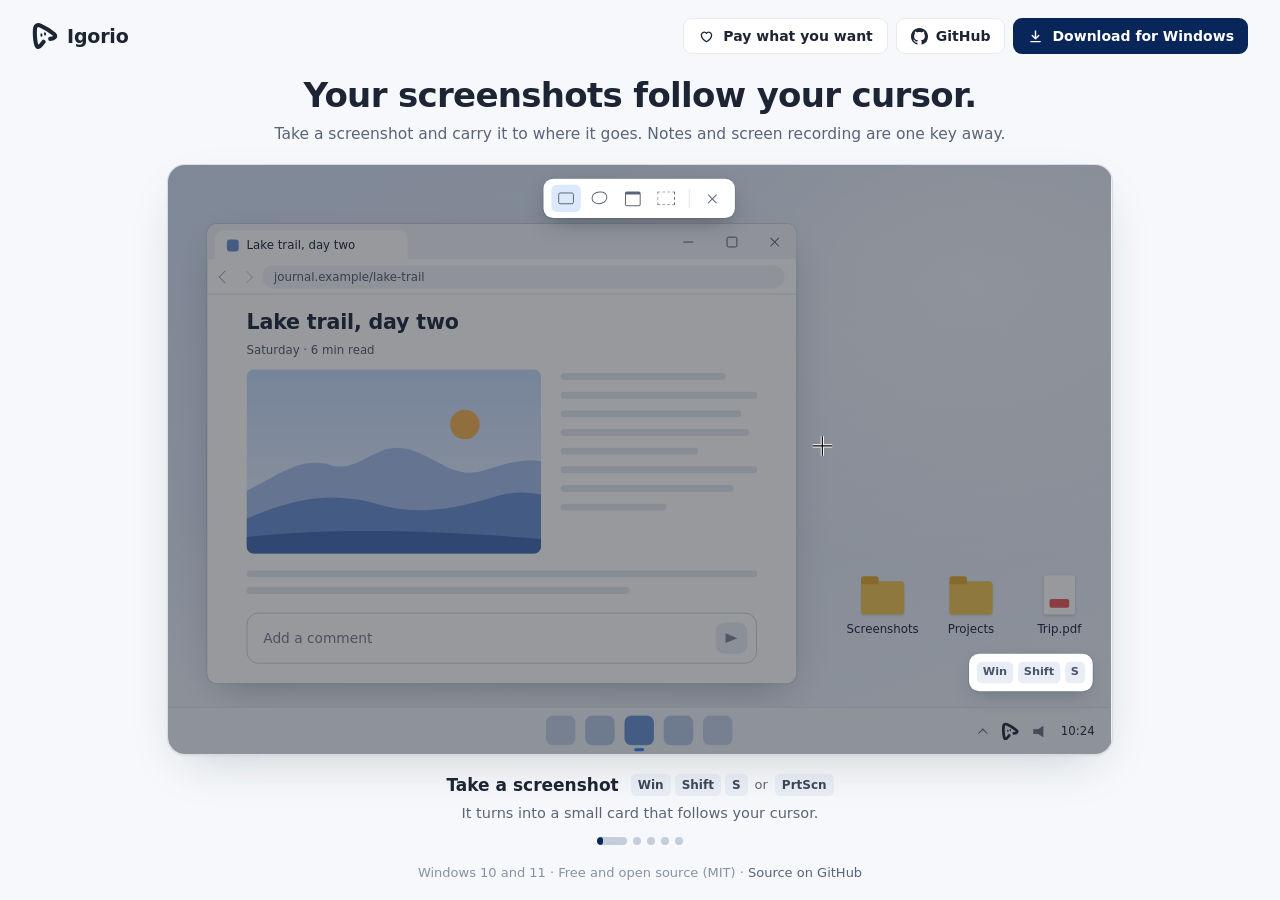
==== docs/index.html @ 84e9d934 "Merge branch 't3/create-product-page-demo'" ====
<!doctype html>
<html lang="en">
<head>
<meta charset="utf-8">
<meta name="viewport" content="width=device-width, initial-scale=1">
<title>Igorio</title>
<meta name="description" content="Igorio for Windows: take a screenshot and it follows your cursor. Double-click to paste or save it, shake to let go. Sticky notes and screen recording are one key away. Free and open source.">
<meta name="color-scheme" content="light dark">
<meta name="theme-color" content="#f6f8fb" media="(prefers-color-scheme: light)">
<meta name="theme-color" content="#111318" media="(prefers-color-scheme: dark)">
<link rel="icon" href="icon.svg" type="image/svg+xml">
<link rel="icon" href="favicon.png" type="image/png" sizes="64x64">
<link rel="apple-touch-icon" href="apple-touch-icon.png">
<meta property="og:type" content="website">
<meta property="og:title" content="Igorio">
<meta property="og:description" content="Take a screenshot and it follows your cursor. Double-click to paste or save it, shake to let go. For Windows 10 and 11.">
<meta property="og:url" content="https://igorio.areshk.dev/">
<meta property="og:image" content="https://igorio.areshk.dev/og.png">
<meta property="og:image:width" content="1200">
<meta property="og:image:height" content="630">
<meta property="og:image:alt" content="A screenshot card following the cursor on a Windows desktop">
<meta name="twitter:card" content="summary_large_image">
<link rel="stylesheet" href="style.css">
</head>
<body>
<svg class="defs" aria-hidden="true" focusable="false">
  <symbol id="logo" viewBox="346 400 612 612">
    <path d="M618 842C570 902 535 968 479 963C420 955 404 640 419 520C428 455 480 432 545 460C660 512 792 598 864 659C922 710 880 768 774 773" fill="none" stroke="currentColor" stroke-width="96" stroke-linecap="round" stroke-linejoin="round"/>
    <ellipse cx="568" cy="683" rx="24" ry="40" transform="rotate(-6.875 568 683)" fill="currentColor"/>
    <ellipse cx="652" cy="658" rx="24" ry="40" transform="rotate(-6.875 652 658)" fill="currentColor"/>
  </symbol>
  <symbol id="pic" viewBox="0 0 320 200" preserveAspectRatio="xMidYMid slice">
    <linearGradient id="sky" x1="0" y1="0" x2="0" y2="1">
      <stop offset="0" style="stop-color:var(--sky-a)"/>
      <stop offset="1" style="stop-color:var(--sky-b)"/>
    </linearGradient>
    <rect width="320" height="200" fill="url(#sky)"/>
    <circle cx="237" cy="60" r="16" style="fill:var(--sun)"/>
    <path d="M0 132C34 116 58 94 92 104C122 113 140 80 172 86C204 92 222 120 256 110C284 102 302 96 320 100V200H0Z" style="fill:var(--hill-a)"/>
    <path d="M0 162C52 140 92 132 142 146C190 160 230 150 270 138C294 131 310 134 320 136V200H0Z" style="fill:var(--hill-b)"/>
    <path d="M0 182C84 172 200 174 320 184V200H0Z" style="fill:var(--hill-c)"/>
  </symbol>
  <symbol id="lines" viewBox="0 0 216 130" preserveAspectRatio="xMidYMid slice">
    <rect width="216" height="130" style="fill:var(--win)"/>
    <g style="fill:var(--bar)">
      <rect x="8" y="8" width="150" height="7" rx="3.5"/>
      <rect x="8" y="27" width="196" height="7" rx="3.5"/>
      <rect x="8" y="46" width="176" height="7" rx="3.5"/>
      <rect x="8" y="65" width="190" height="7" rx="3.5"/>
      <rect x="8" y="84" width="132" height="7" rx="3.5"/>
      <rect x="8" y="103" width="184" height="7" rx="3.5"/>
    </g>
  </symbol>
</svg>

<div class="page">
  <header class="top">
    <a class="brand" href="./">
      <svg class="brand-mark" aria-hidden="true"><use href="#logo"/></svg>
      <span>Igorio</span>
    </a>
    <nav class="actions" aria-label="Links">
      <a class="btn quiet" id="support" hidden target="_blank" rel="noopener">
        <svg viewBox="0 0 20 20" aria-hidden="true"><path d="M10 16.2s-6-3.6-6-8.1A3.3 3.3 0 0 1 10 6.3a3.3 3.3 0 0 1 6 1.8c0 4.5-6 8.1-6 8.1z" fill="none" stroke="currentColor" stroke-width="1.5" stroke-linejoin="round"/></svg>
        <span>Pay what you want</span>
      </a>
      <a class="btn quiet" id="github" href="https://github.com/Areshkew/igorio">
        <svg viewBox="0 0 16 16" aria-hidden="true"><path fill="currentColor" d="M8 0C3.58 0 0 3.58 0 8c0 3.54 2.29 6.53 5.47 7.59.4.07.55-.17.55-.38 0-.19-.01-.82-.01-1.49-2.01.37-2.53-.49-2.69-.94-.09-.23-.48-.94-.82-1.13-.28-.15-.68-.52-.01-.53.63-.01 1.08.58 1.23.82.72 1.21 1.87.87 2.33.66.07-.52.28-.87.51-1.07-1.78-.2-3.64-.89-3.64-3.95 0-.87.31-1.59.82-2.15-.08-.2-.36-1.02.08-2.12 0 0 .67-.21 2.2.82.64-.18 1.32-.27 2-.27.68 0 1.36.09 2 .27 1.53-1.04 2.2-.82 2.2-.82.44 1.1.16 1.92.08 2.12.51.56.82 1.27.82 2.15 0 3.07-1.87 3.75-3.65 3.95.29.25.54.73.54 1.48 0 1.07-.01 1.93-.01 2.2 0 .21.15.46.55.38A8.013 8.013 0 0 0 16 8c0-4.42-3.58-8-8-8z"/></svg>
        <span>GitHub</span>
        <span class="stars" id="stars" hidden>
          <svg viewBox="0 0 16 16" aria-hidden="true"><path fill="currentColor" d="M8 1.6l1.9 3.9 4.3.6-3.1 3 .7 4.3L8 11.4l-3.8 2 .7-4.3-3.1-3 4.3-.6z"/></svg>
          <span id="star-count"></span>
        </span>
      </a>
      <a class="btn dark" href="https://github.com/Areshkew/igorio/releases/latest/download/Igorio-Setup.exe">
        <svg viewBox="0 0 20 20" aria-hidden="true"><path d="M10 3.5v9M6.2 8.9 10 12.7l3.8-3.8M4.5 16h11" fill="none" stroke="currentColor" stroke-width="1.7" stroke-linecap="round" stroke-linejoin="round"/></svg>
        <span>Download for Windows</span>
      </a>
    </nav>
  </header>

  <main>
    <div class="intro">
      <h1>Your screenshots follow your cursor.</h1>
      <p>Take a screenshot and carry it to where it goes. Notes and screen recording are one key away.</p>
    </div>

    <figure class="demo" id="figure">
      <div class="fit" id="fit">
        <div class="stage" id="stage" role="img" aria-label="Animated demo of Igorio on a Windows desktop">
          <div class="screen" id="screen">
            <div class="wall"></div>

            <div class="desk">
              <div class="desk-icon"><span class="folder"></span><span>Screenshots</span></div>
              <div class="desk-icon"><span class="folder"></span><span>Projects</span></div>
              <div class="desk-icon"><span class="file"></span><span>Trip.pdf</span></div>
            </div>

            <div class="win">
              <div class="win-tabs">
                <div class="tab"><span class="tab-dot"></span>Lake trail, day two</div>
                <div class="win-ctl"><span class="ctl-min"></span><span class="ctl-max"></span><span class="ctl-x"></span></div>
              </div>
              <div class="win-bar">
                <span class="nav-ico"></span><span class="nav-ico"></span>
                <div class="address">journal.example/lake-trail</div>
              </div>
              <div class="page-doc">
                <div class="doc-title">Lake trail, day two</div>
                <div class="doc-meta">Saturday · 6 min read</div>
                <svg class="doc-pic"><use href="#pic"/></svg>
                <div class="doc-col">
                  <i style="width:84%"></i><i></i><i style="width:92%"></i><i style="width:96%"></i><i style="width:70%"></i><i></i><i style="width:88%"></i><i style="width:54%"></i>
                </div>
                <i class="doc-line" style="top:281px;width:520px"></i>
                <i class="doc-line" style="top:298px;width:390px"></i>
                <div class="comment" id="comment">
                  <span class="placeholder" id="placeholder">Add a comment</span>
                  <svg class="thumb" id="thumb"><use href="#pic"/></svg>
                  <span class="caret" id="caret"></span>
                  <span class="send"></span>
                </div>
              </div>
            </div>

            <div class="note" id="note">
              <div class="note-head">
                <span class="note-chip"><span class="mon"></span>Desktop</span>
                <span class="note-btns"><span class="nb-hide" id="hideBtn"></span><span class="nb-trash"></span><span class="nb-x"></span></span>
              </div>
              <div class="note-body" id="noteBody"></div>
              <div class="note-foot">Created just now</div>
            </div>

            <div class="taskbar">
              <div class="apps"><span></span><span></span><span class="on"></span><span></span><span></span></div>
              <div class="tray">
                <span class="chev"></span>
                <svg class="tray-logo" id="trayLogo" aria-hidden="true"><use href="#logo"/></svg>
                <span class="vol"></span>
                <span class="clock">10:24</span>
              </div>
            </div>

            <svg class="ink" viewBox="0 0 960 600"><path id="ink" d=""/></svg>

            <div class="region" id="region"></div>
            <div class="snipbar" id="snipbar"><span class="sb-rect on"></span><span class="sb-free"></span><span class="sb-win"></span><span class="sb-full"></span><span class="sb-sep"></span><span class="sb-x"></span></div>

            <div class="outline" id="outline"></div>
            <div class="strip" id="strip">
              <span class="rec-dot"></span><span class="rec-time" id="recTime">0:00</span>
              <span class="rec-zoom" id="recZoom">2.0x</span>
              <span class="rec-sep"></span>
              <span class="rec-tool" id="recPen"><span class="pen-ico"></span></span>
              <span class="rec-tool"><span class="hl-ico"></span></span>
              <span class="rec-tool"><span class="stop-ico"></span></span>
            </div>

            <div class="menu" id="menu">
              <div class="menu-row hot"><span class="doc-ico"></span><span>New note</span></div>
              <div class="menu-row"><span class="rec-ico"></span><span>Record screen</span><span class="mchips"><kbd>Ctrl</kbd><kbd>Shift</kbd><kbd>6</kbd></span></div>
            </div>

            <div class="card" id="card1"><svg><use href="#pic"/></svg></div>
            <div class="card" id="card2"><svg><use href="#lines"/></svg></div>
            <div class="card" id="card3"><svg><use href="#pic"/></svg><span class="badge"><i></i>0:04</span></div>

            <div class="ripple" id="ripple1"></div>
            <div class="ripple" id="ripple2"></div>
            <div class="hud" id="hud"></div>

            <svg class="cursor" id="cursor" viewBox="-2 -2 22 32" aria-hidden="true"><path d="M0 0V23l5.7-5.2 3.8 8.7 3.5-1.5-3.6-8.4h7.1Z"/></svg>
            <svg class="cross" id="cross" viewBox="-12 -12 24 24" aria-hidden="true"><path d="M0-10V10M-10 0H10"/><path d="M0-10V10M-10 0H10"/></svg>
            <div class="pentip" id="pentip"></div>
          </div>
        </div>
      </div>
      <figcaption class="caption">
        <div class="cap-line"><span class="cap-title" id="capTitle"></span><span class="keys" id="capKeys"></span></div>
        <p class="cap-text" id="capText"></p>
        <div class="dots" id="dots"></div>
      </figcaption>
    </figure>
  </main>

  <footer class="foot">Windows 10 and 11 · Free and open source (MIT) · <a href="https://github.com/Areshkew/igorio">Source on GitHub</a></footer>
</div>
<script src="main.js"></script>
</body>
</html>
---- docs/style.css ----
/* Igorio product page. One screen, no framework. */

:root {
  --font: "Segoe UI Variable Text", "Segoe UI Variable", "Segoe UI", system-ui, -apple-system, "Helvetica Neue", Arial, sans-serif;
  --font-display: "Segoe UI Variable Display", "Segoe UI Variable", "Segoe UI", system-ui, -apple-system, "Helvetica Neue", Arial, sans-serif;

  --bg: #f6f8fb;
  --text: #1d2433;
  --muted: #5a6478;
  --faint: #8792a6;
  --line: rgba(28, 38, 58, 0.1);
  --quiet: #ffffff;
  --quiet-hover: #eef2f8;
  --dark: #09265b;
  --dark-hover: #0d3277;
  --on-dark: #ffffff;
  --frame-shadow: 0 1px 2px rgba(28, 38, 58, 0.06), 0 18px 48px -18px rgba(28, 38, 58, 0.22);
  --dot: #c5cdda;
  --dot-on: #09265b;
  --kbd: #e9eef6;
  --kbd-ink: #3e4759;

  /* The stage: a piece of a Windows screen, in the app's own palette. */
  --wall-a: #d6e2f4;
  --wall-b: #edf2f9;
  --wall-c: rgba(255, 255, 255, 0.55);
  --win: #ffffff;
  --chrome: #f1f4f9;
  --chrome-line: #e1e6ee;
  --ink: #2a3346;
  --ink-muted: #5a6478;
  --bar: #e4e9f1;
  --edge: #cfd6e2;
  --paper: #ffffff;
  --chip: #e9eef6;
  --chip-ink: #4a5468;
  --selected: #dce9fc;
  --accent: #3b82f6;
  --red: #e5484d;
  --task: rgba(240, 244, 250, 0.94);
  --task-line: rgba(28, 38, 58, 0.08);
  --app-a: #c8d5ea;
  --app-b: #b9cbe6;
  --desk-ink: #26324a;
  --folder: #f2c75c;
  --folder-back: #e0ae3c;
  --note-foot: #5976a6;
  --shadow: 28, 38, 58;
  --sky-a: #c7dbfa;
  --sky-b: #eef4fe;
  --sun: #f3b65c;
  --hill-a: #a9c2ea;
  --hill-b: #7197d4;
  --hill-c: #4d72b6;
}

@media (prefers-color-scheme: dark) {
  :root {
    --bg: #111318;
    --text: #eaf0fc;
    --muted: #aab7cc;
    --faint: #7d899e;
    --line: rgba(255, 255, 255, 0.09);
    --quiet: #1a1d25;
    --quiet-hover: #232836;
    --dark: #d9e8ff;
    --dark-hover: #ecf3ff;
    --on-dark: #09265b;
    --frame-shadow: 0 1px 2px rgba(0, 0, 0, 0.4), 0 18px 48px -18px rgba(0, 0, 0, 0.7);
    --dot: #3a4354;
    --dot-on: #d9e8ff;
    --kbd: #2a303d;
    --kbd-ink: #c9d3e4;

    --wall-a: #141a26;
    --wall-b: #1e2738;
    --wall-c: rgba(120, 150, 210, 0.12);
    --win: #1a1d25;
    --chrome: #222733;
    --chrome-line: #2d3341;
    --ink: #eaf0fc;
    --ink-muted: #aab7cc;
    --bar: #2d3443;
    --edge: #3c4556;
    --paper: #1f232c;
    --chip: #313948;
    --chip-ink: #c3cde0;
    --selected: #344a6b;
    --task: rgba(27, 31, 40, 0.95);
    --task-line: rgba(255, 255, 255, 0.07);
    --app-a: #3a4559;
    --app-b: #455370;
    --desk-ink: #dde5f3;
    --folder: #d9ae4a;
    --folder-back: #b98d2c;
    --note-foot: #8fb0e6;
    --shadow: 0, 0, 0;
    --sky-a: #2c4066;
    --sky-b: #46608e;
    --sun: #e9ab4f;
    --hill-a: #4f6ea4;
    --hill-b: #37568f;
    --hill-c: #243f72;
  }
}

* { box-sizing: border-box; }
html, body { margin: 0; }
body {
  background: var(--bg);
  color: var(--text);
  font: 15px/1.5 var(--font);
  -webkit-font-smoothing: antialiased;
}
a { color: inherit; }
.defs { position: absolute; width: 0; height: 0; overflow: hidden; }
[hidden] { display: none !important; }

.page {
  height: 100vh;
  height: 100dvh;
  display: flex;
  flex-direction: column;
  max-width: 1280px;
  margin: 0 auto;
  padding: 0 32px;
}

/* Header */

.top {
  display: flex;
  align-items: center;
  justify-content: space-between;
  gap: 16px;
  padding: 18px 0 8px;
}
.brand {
  display: inline-flex;
  align-items: center;
  gap: 9px;
  text-decoration: none;
  font: 600 19px/1 var(--font-display);
  letter-spacing: -0.01em;
}
.brand-mark { width: 26px; height: 26px; color: var(--text); }
.actions { display: flex; align-items: center; gap: 8px; }
.btn {
  display: inline-flex;
  align-items: center;
  gap: 8px;
  height: 36px;
  padding: 0 14px;
  border-radius: 9px;
  font: 600 14px/1 var(--font);
  text-decoration: none;
  white-space: nowrap;
  transition: background-color 0.15s ease, border-color 0.15s ease;
}
.btn svg { width: 17px; height: 17px; flex: none; }
.btn.quiet {
  background: var(--quiet);
  border: 1px solid var(--line);
  color: var(--text);
}
.btn.quiet:hover { background: var(--quiet-hover); }
.btn.dark { background: var(--dark); color: var(--on-dark); }
.btn.dark:hover { background: var(--dark-hover); }
.btn:focus-visible { outline: 2px solid var(--accent); outline-offset: 2px; }
.stars {
  display: inline-flex;
  align-items: center;
  gap: 4px;
  margin-left: 2px;
  padding-left: 10px;
  border-left: 1px solid var(--line);
  color: var(--muted);
  font-variant-numeric: tabular-nums;
}
.stars svg { width: 13px; height: 13px; }

/* Middle */

main {
  flex: 1 1 auto;
  min-height: 0;
  display: flex;
  flex-direction: column;
  align-items: center;
}
.intro { text-align: center; padding: 14px 0 18px; }
.intro h1 {
  margin: 0;
  font: 600 clamp(24px, 3.1vh + 8px, 34px)/1.15 var(--font-display);
  letter-spacing: -0.02em;
}
.intro p { margin: 8px 0 0; color: var(--muted); font-size: 15.5px; }

.demo {
  margin: 0;
  width: 100%;
  flex: 1 1 auto;
  min-height: 0;
  display: flex;
  flex-direction: column;
  align-items: center;
}
.fit {
  flex: 1 1 auto;
  min-height: 0;
  width: 100%;
  container-type: size;
  display: grid;
  place-items: center;
}
.stage {
  position: relative;
  width: min(100cqw, 160cqh, 1040px);
  aspect-ratio: 960 / 600;
  border-radius: 18px;
  overflow: hidden;
  border: 1px solid var(--line);
  box-shadow: var(--frame-shadow);
  background: var(--wall-b);
  isolation: isolate;
}

.caption {
  width: 100%;
  max-width: 760px;
  text-align: center;
  padding: 16px 0 0;
}
.cap-line {
  display: flex;
  align-items: center;
  justify-content: center;
  flex-wrap: wrap;
  gap: 6px 12px;
  min-height: 26px;
}
.cap-title { font: 600 17px/1.2 var(--font-display); }
.keys { display: inline-flex; align-items: center; gap: 4px; color: var(--muted); font-size: 13px; }
.keys .word { margin: 0 3px; }
kbd {
  display: inline-flex;
  align-items: center;
  height: 22px;
  padding: 0 7px;
  border-radius: 5px;
  background: var(--kbd);
  color: var(--kbd-ink);
  font: 700 12px/1 var(--font);
}
.cap-text {
  margin: 5px 0 0;
  min-height: 1.5em;
  color: var(--muted);
  font-size: 14.5px;
}
.dots { display: flex; justify-content: center; gap: 6px; padding: 12px 0 2px; }
.dot {
  position: relative;
  width: 8px;
  height: 8px;
  padding: 0;
  border: 0;
  border-radius: 4px;
  background: var(--dot);
  cursor: pointer;
  overflow: hidden;
  transition: width 0.3s cubic-bezier(0.3, 0.7, 0.2, 1);
}
.dot::before { content: ""; position: absolute; inset: -8px -3px; }
.dot.on { width: 30px; }
.dot i {
  position: absolute;
  inset: 0 auto 0 0;
  width: 0;
  background: var(--dot-on);
  border-radius: 4px;
}
.dot:focus-visible { outline: 2px solid var(--accent); outline-offset: 3px; }

.foot {
  padding: 16px 0 18px;
  text-align: center;
  color: var(--faint);
  font-size: 13px;
}
.foot a { color: var(--muted); text-decoration: none; }
.foot a:hover { color: var(--text); text-decoration: underline; }

/* Phones and narrow windows: stack and let it scroll a little. */
@media (max-width: 720px), (max-height: 560px) {
  .page { height: auto; min-height: 100vh; padding: 0 16px; }
  .top { flex-wrap: wrap; }
  main, .demo, .fit { flex: none; }
  .fit { container-type: normal; display: block; }
  .stage { width: 100%; }
}
@media (max-width: 720px) {
  .top { padding-top: 14px; }
  .actions { width: 100%; flex-wrap: wrap; }
  .actions .btn.dark { order: -1; flex: 1 1 100%; justify-content: center; height: 42px; }
  .actions .btn.quiet { flex: 1 1 0; justify-content: center; }
  .intro { padding: 22px 0 18px; }
  .intro h1 { font-size: 25px; }
  .intro p { font-size: 15px; }
  .stage { border-radius: 12px; }
  .caption { padding-top: 14px; }
  .cap-text { font-size: 14px; }
}

/* ------------------------------------------------------------------ */
/* The screen: 960 x 600 stage units, scaled to the stage by script.   */

.screen {
  position: absolute;
  left: 0;
  top: 0;
  width: 960px;
  height: 600px;
  transform-origin: 0 0;
  overflow: hidden;
  font-family: "Segoe UI Variable Text", "Segoe UI", system-ui, sans-serif;
  color: var(--ink);
  user-select: none;
  -webkit-user-select: none;
}
.screen > * { position: absolute; }
.wall {
  inset: 0;
  background:
    radial-gradient(60% 70% at 85% 20%, var(--wall-c), transparent 70%),
    radial-gradient(70% 60% at 20% 100%, var(--wall-c), transparent 70%),
    linear-gradient(160deg, var(--wall-a), var(--wall-b));
}

/* Desktop icons */
.desk { left: 690px; top: 424px; display: flex; gap: 14px; }
.desk-icon {
  width: 76px;
  display: flex;
  flex-direction: column;
  align-items: center;
  gap: 6px;
  font-size: 12px;
  color: var(--desk-ink);
}
.folder, .file { position: relative; width: 44px; height: 34px; }
.folder { border-radius: 4px; background: var(--folder); box-shadow: 0 1px 2px rgba(var(--shadow), 0.15); }
.folder::before { content: ""; position: absolute; left: 0; top: -5px; width: 18px; height: 8px; border-radius: 3px 3px 0 0; background: var(--folder-back); }
.file { width: 32px; height: 40px; margin-top: -6px; border-radius: 3px; background: var(--paper); box-shadow: 0 1px 3px rgba(var(--shadow), 0.22); }
.file::after { content: ""; position: absolute; left: 6px; right: 6px; bottom: 7px; height: 9px; border-radius: 2px; background: #e5484d; opacity: 0.85; }

/* The browser window */
.win {
  left: 40px;
  top: 60px;
  width: 600px;
  height: 468px;
  border-radius: 10px;
  background: var(--win);
  box-shadow: 0 0 0 1px rgba(var(--shadow), 0.1), 0 16px 40px -12px rgba(var(--shadow), 0.3);
  overflow: hidden;
}
.win > * { position: absolute; left: 0; right: 0; }
.win-tabs { top: 0; height: 36px; background: var(--chrome); }
.tab {
  position: absolute;
  left: 8px;
  bottom: 0;
  height: 29px;
  width: 196px;
  padding: 0 12px;
  display: flex;
  align-items: center;
  gap: 8px;
  border-radius: 8px 8px 0 0;
  background: var(--win);
  font-size: 12px;
  white-space: nowrap;
}
.tab-dot { width: 12px; height: 12px; border-radius: 3px; background: var(--hill-b); }
.win-ctl { position: absolute; right: 0; top: 0; height: 36px; display: flex; }
.win-ctl span { position: relative; width: 44px; height: 36px; }
.win-ctl span::before, .win-ctl span::after { content: ""; position: absolute; left: 50%; top: 50%; background: var(--ink-muted); }
.ctl-min::before { width: 10px; height: 1px; margin-left: -5px; }
.ctl-max::before { width: 9px; height: 9px; margin: -5px 0 0 -5px; background: none !important; border: 1px solid var(--ink-muted); border-radius: 2px; }
.ctl-x::before, .ctl-x::after { width: 12px; height: 1px; margin-left: -6px; transform: rotate(45deg); }
.ctl-x::after { transform: rotate(-45deg); }
.win-bar {
  top: 36px;
  height: 36px;
  display: flex;
  align-items: center;
  gap: 10px;
  padding: 0 12px;
  border-bottom: 1px solid var(--chrome-line);
}
.nav-ico { width: 12px; height: 12px; border-left: 1.5px solid var(--ink-muted); border-bottom: 1.5px solid var(--ink-muted); transform: rotate(45deg) scale(0.75); opacity: 0.7; }
.nav-ico + .nav-ico { transform: rotate(-135deg) scale(0.75); opacity: 0.35; }
.address {
  flex: 1;
  height: 24px;
  padding: 0 12px;
  border-radius: 12px;
  background: var(--chrome);
  color: var(--ink-muted);
  font-size: 12px;
  line-height: 24px;
}
.page-doc { top: 72px; bottom: 0; }
.page-doc > * { position: absolute; }
.doc-title { left: 40px; top: 16px; font: 600 21px/1.2 "Segoe UI Variable Display", "Segoe UI", system-ui, sans-serif; letter-spacing: -0.01em; }
.doc-meta { left: 40px; top: 48px; font-size: 12px; color: var(--ink-muted); }
.doc-pic { left: 40px; top: 76px; width: 300px; height: 188px; border-radius: 8px; overflow: hidden; }
.doc-col { left: 360px; top: 80px; width: 200px; display: flex; flex-direction: column; gap: 12px; }
.doc-col i, .doc-line { display: block; height: 7px; width: 100%; border-radius: 3.5px; background: var(--bar); }
.doc-line { left: 40px; }
.comment {
  left: 40px;
  top: 324px;
  width: 520px;
  height: 52px;
  border-radius: 12px;
  border: 1px solid var(--edge);
  background: var(--paper);
}
.comment > * { position: absolute; }
.placeholder { left: 16px; top: 15px; font-size: 14px; color: var(--ink-muted); opacity: 0.8; }
.thumb { left: 11px; top: 9px; width: 52px; height: 32px; border-radius: 5px; overflow: hidden; opacity: 0; box-shadow: 0 0 0 1px rgba(var(--shadow), 0.12); }
.caret { left: 15px; top: 16px; width: 1.5px; height: 19px; background: var(--ink); opacity: 0; }
.send { right: 9px; top: 9px; width: 32px; height: 32px; border-radius: 9px; background: var(--chip); }
.send::after { content: ""; position: absolute; left: 10px; top: 11px; border-left: 12px solid var(--ink-muted); border-top: 5px solid transparent; border-bottom: 5px solid transparent; opacity: 0.7; }

/* Taskbar */
.taskbar {
  left: 0;
  right: 0;
  bottom: 0;
  height: 48px;
  background: var(--task);
  border-top: 1px solid var(--task-line);
  backdrop-filter: blur(20px);
}
.apps { position: absolute; left: 50%; top: 8px; transform: translateX(-50%); display: flex; gap: 10px; }
.apps span { position: relative; width: 30px; height: 30px; border-radius: 7px; background: var(--app-a); }
.apps span:nth-child(2n) { background: var(--app-b); }
.apps span.on { background: var(--hill-b); }
.apps span.on::after { content: ""; position: absolute; left: 10px; right: 10px; bottom: -6px; height: 3px; border-radius: 2px; background: var(--accent); }
.tray { position: absolute; right: 16px; top: 0; height: 48px; display: flex; align-items: center; gap: 14px; color: var(--ink); }
.tray-logo { width: 18px; height: 18px; color: var(--ink); transform-origin: 50% 50%; }
.chev { width: 7px; height: 7px; border-left: 1.5px solid var(--ink-muted); border-top: 1.5px solid var(--ink-muted); transform: rotate(45deg) translateY(2px); }
.wifi { width: 16px; height: 16px; border-radius: 50% 50% 0 50%; border: 0; background: conic-gradient(from 315deg at 100% 100%, var(--ink-muted) 0 90deg, transparent 0); transform: rotate(45deg) scale(0.8); opacity: 0.85; }
.vol { width: 14px; height: 12px; background: var(--ink-muted); clip-path: polygon(0 30%, 35% 30%, 75% 0, 75% 100%, 35% 70%, 0 70%); opacity: 0.85; }
.clock { font-size: 12px; font-variant-numeric: tabular-nums; }

/* Pen ink */
.ink { left: 0; top: 0; width: 960px; height: 600px; overflow: visible; pointer-events: none; }
.ink path { fill: none; stroke: var(--accent); stroke-width: 5; stroke-linecap: round; stroke-linejoin: round; }

/* Snipping: everything dims except the box being drawn. */
.region {
  left: 0;
  top: 0;
  opacity: 0;
  box-shadow: 0 0 0 1800px rgba(8, 12, 22, 0.42);
  outline: 1px solid rgba(255, 255, 255, 0.95);
}
.snipbar {
  left: 480px;
  top: 14px;
  height: 40px;
  padding: 0 8px;
  display: flex;
  align-items: center;
  gap: 4px;
  border-radius: 10px;
  background: var(--paper);
  box-shadow: 0 0 0 1px rgba(var(--shadow), 0.1), 0 8px 24px -6px rgba(0, 0, 0, 0.35);
  opacity: 0;
}
.snipbar span { position: relative; width: 30px; height: 28px; border-radius: 6px; }
.snipbar span.on { background: var(--selected); }
.snipbar span::before { content: ""; position: absolute; left: 50%; top: 50%; border: 1.5px solid var(--ink-muted); }
.sb-rect::before { width: 14px; height: 10px; margin: -6px 0 0 -8px; border-radius: 2px; }
.sb-free::before { width: 14px; height: 11px; margin: -7px 0 0 -8px; border-radius: 50% 40% 55% 45%; }
.sb-win::before { width: 14px; height: 11px; margin: -7px 0 0 -8px; border-radius: 2px; border-top-width: 3px !important; }
.sb-full::before { width: 16px; height: 12px; margin: -7px 0 0 -9px; border-radius: 1px; border-style: dashed !important; }
.snipbar .sb-sep { width: 1px; height: 20px; margin: 0 4px; background: var(--chrome-line); }
.snipbar .sb-sep::before { display: none; }
.sb-x::before, .sb-x::after { content: ""; position: absolute; left: 50%; top: 50%; width: 12px; height: 0; margin-left: -6px; border: 0 !important; border-top: 1.5px solid var(--ink-muted) !important; transform: rotate(45deg); }
.sb-x::after { transform: rotate(-45deg); }

/* Recording: the outline and the control strip */
.outline {
  left: 0;
  top: 0;
  border: 2.5px solid var(--accent);
  border-radius: 10px;
  box-shadow: 0 0 0 4px rgba(59, 130, 246, 0.14), 0 0 18px rgba(59, 130, 246, 0.18);
  opacity: 0;
}
.strip {
  left: 340px;
  top: 8px;
  height: 36px;
  padding: 0 6px 0 14px;
  display: flex;
  align-items: center;
  gap: 6px;
  border-radius: 18px;
  background: var(--paper);
  box-shadow: 0 0 0 1px rgba(var(--shadow), 0.14), 0 4px 14px -4px rgba(var(--shadow), 0.25);
  opacity: 0;
  white-space: nowrap;
}
.rec-dot { width: 9px; height: 9px; border-radius: 50%; background: var(--red); }
.rec-time { font: 600 14px/1 "Segoe UI Variable Text", "Segoe UI", sans-serif; font-variant-numeric: tabular-nums; min-width: 30px; }
.rec-zoom { display: none; padding: 4px 6px; border-radius: 5px; background: var(--chip); color: var(--chip-ink); font: 600 12px/1 "Segoe UI", sans-serif; }
.rec-zoom.show { display: inline-block; }
.rec-sep { width: 1px; height: 18px; margin: 0 2px; background: var(--chrome-line); }
.rec-tool { position: relative; width: 30px; height: 26px; border-radius: 7px; }
.rec-tool.on { background: var(--selected); }
.pen-ico, .hl-ico { position: absolute; left: 9px; top: 5px; width: 6px; height: 15px; border: 1.5px solid var(--ink); border-radius: 1px 1px 3px 3px; transform: rotate(40deg); transform-origin: 50% 60%; }
.hl-ico::after { content: ""; position: absolute; left: -9px; top: 19px; width: 14px; height: 3px; border-radius: 1px; background: #f2c94c; transform: rotate(-40deg); }
.stop-ico { position: absolute; left: 10px; top: 8px; width: 10px; height: 10px; border-radius: 2px; background: var(--ink); }

/* The tool menu: the app's own look */
.menu {
  left: 0;
  top: 0;
  width: 266px;
  padding: 5px;
  border-radius: 12px;
  background: var(--paper);
  box-shadow: 0 0 0 1px rgba(var(--shadow), 0.1), 0 10px 28px -8px rgba(var(--shadow), 0.32);
  opacity: 0;
  font-size: 14px;
}
.menu-row { position: relative; height: 36px; display: flex; align-items: center; gap: 12px; padding: 0 10px 0 36px; border-radius: 8px; }
.menu-row.hot { background: var(--selected); }
.doc-ico { position: absolute; left: 12px; top: 9px; width: 13px; height: 17px; border: 1.5px solid var(--ink-muted); border-radius: 2px 5px 2px 2px; }
.doc-ico::after { content: ""; position: absolute; left: 2.5px; top: 6px; width: 5px; height: 4px; border-top: 1.5px solid var(--ink-muted); border-bottom: 1.5px solid var(--ink-muted); }
.rec-ico { position: absolute; left: 11px; top: 9px; width: 17px; height: 17px; border-radius: 50%; border: 1.5px solid var(--ink-muted); }
.rec-ico::after { content: ""; position: absolute; inset: 2.5px; border-radius: 50%; background: var(--red); }
.mchips { margin-left: auto; display: flex; gap: 4px; }
.menu kbd, .hud kbd { height: 22px; padding: 0 6px; background: var(--chip); color: var(--chip-ink); font-size: 11.5px; }

/* The sticky note */
.note {
  left: 662px;
  top: 92px;
  width: 238px;
  height: 196px;
  border-radius: 10px;
  background: var(--paper);
  box-shadow: 0 0 0 1px rgba(var(--shadow), 0.12), 0 14px 34px -10px rgba(var(--shadow), 0.35);
  transform-origin: 14px 12px;
  opacity: 0;
}
.note > * { position: absolute; left: 0; right: 0; }
.note-head { top: 0; height: 38px; padding: 0 8px 0 10px; display: flex; align-items: center; justify-content: space-between; border-bottom: 1px solid var(--chrome-line); }
.note-chip { display: inline-flex; align-items: center; gap: 5px; height: 22px; padding: 0 8px 0 6px; border-radius: 11px; background: var(--selected); font: 600 12px/1 "Segoe UI", sans-serif; }
.mon { position: relative; width: 11px; height: 8px; border: 1.3px solid var(--ink); border-radius: 1.5px; margin-top: -2px; }
.mon::after { content: ""; position: absolute; left: 1.5px; right: 1.5px; bottom: -4.5px; height: 1.3px; background: var(--ink); }
.note-btns { display: flex; gap: 2px; }
.note-btns span { position: relative; width: 24px; height: 24px; border-radius: 12px; }
.note-btns span::before, .note-btns span::after { content: ""; position: absolute; left: 50%; top: 50%; background: var(--ink-muted); }
.nb-hide::before { width: 10px; height: 1.6px; margin: -1px 0 0 -5px; }
.nb-hide.hover { background: var(--chip); }
.nb-trash::before { width: 8px; height: 10px; margin: -4px 0 0 -4px; background: none !important; border: 1.3px solid var(--ink-muted); border-top: 0; border-radius: 0 0 2px 2px; }
.nb-trash::after { width: 11px; height: 1.3px; margin: -6px 0 0 -5.5px; }
.nb-x::before, .nb-x::after { width: 11px; height: 1.3px; margin-left: -5.5px; transform: rotate(45deg); }
.nb-x::after { transform: rotate(-45deg); }
.note-body { top: 46px; bottom: 30px; padding: 0 14px; font-size: 13.5px; line-height: 1.5; overflow: hidden; }
.note-body .h { font: 700 19px/1.3 "Segoe UI Variable Display", "Segoe UI", sans-serif; margin-bottom: 2px; }
.note-body .li { position: relative; padding-left: 16px; }
.note-body .li::before { content: ""; position: absolute; left: 4px; top: 0.68em; width: 5px; height: 5px; border-radius: 50%; background: var(--ink); }
.note-body b { font-weight: 700; }
.note-body .raw { color: var(--ink-muted); }
.note-body .tc { display: inline-block; width: 1.5px; height: 1.1em; margin-left: 1px; vertical-align: -0.18em; background: var(--ink); }
.note-foot { bottom: 9px; padding: 0 14px; font-size: 11px; color: var(--note-foot); }

/* Carried cards: picture, white edge, slate shadow */
.card {
  left: 0;
  top: 0;
  width: 128px;
  height: 80px;
  padding: 3px;
  border-radius: 10px;
  background: #fff;
  box-shadow: 0 0 0 1px rgba(28, 38, 58, 0.12), 0 2px 6px rgba(28, 38, 58, 0.14), 0 12px 28px -6px rgba(28, 38, 58, 0.32);
  transform-origin: 0 0;
  opacity: 0;
}
.card svg { display: block; width: 100%; height: 100%; border-radius: 7px; overflow: hidden; }
.badge {
  position: absolute;
  left: 9px;
  bottom: 9px;
  height: 18px;
  padding: 0 7px 0 6px;
  display: flex;
  align-items: center;
  gap: 4px;
  border-radius: 9px;
  background: rgba(12, 16, 26, 0.62);
  color: #fff;
  font: 600 11px/1 "Segoe UI", sans-serif;
}
.badge i { width: 0; height: 0; border-left: 6px solid #fff; border-top: 4px solid transparent; border-bottom: 4px solid transparent; }

.ripple { left: 0; top: 0; width: 34px; height: 34px; margin: -17px 0 0 -17px; border-radius: 50%; border: 2px solid var(--accent); opacity: 0; }

/* Keys being pressed, bottom right of the screen */
.hud {
  right: 18px;
  bottom: 64px;
  height: 38px;
  padding: 0 8px;
  display: flex;
  align-items: center;
  gap: 5px;
  border-radius: 10px;
  background: var(--paper);
  box-shadow: 0 0 0 1px rgba(var(--shadow), 0.1), 0 8px 22px -8px rgba(var(--shadow), 0.35);
  font-size: 13px;
  color: var(--ink-muted);
  opacity: 0;
}
.hud .word { padding: 0 3px; }
.hud .wheel { position: relative; width: 14px; height: 20px; border: 1.5px solid var(--ink-muted); border-radius: 7px; margin: 0 2px; }
.hud .wheel::after { content: ""; position: absolute; left: 4.5px; top: 3px; width: 2px; height: 5px; border-radius: 1px; background: var(--accent); }

/* The cursor */
.cursor { left: 0; top: 0; width: 22px; height: 32px; margin: -2px 0 0 -2px; transform-origin: 2px 2px; overflow: visible; filter: drop-shadow(0 1.5px 1.2px rgba(0, 0, 0, 0.28)); }
.cursor path { fill: #fff; stroke: #000; stroke-width: 1.1; stroke-linejoin: round; }
.cross { left: 0; top: 0; width: 24px; height: 24px; margin: -12px 0 0 -12px; overflow: visible; opacity: 0; }
.cross path { fill: none; stroke: #fff; stroke-width: 3.2; }
.cross path + path { stroke: #000; stroke-width: 1.2; }
.pentip { left: 0; top: 0; width: 14px; height: 14px; margin: -7px 0 0 -7px; border-radius: 50%; background: var(--accent); box-shadow: 0 0 0 2.5px #fff, 0 1px 4px 2px rgba(0, 0, 0, 0.18); opacity: 0; }

/* ------------------------------------------------------------------ */
/* Modes for recording the demo and the Open Graph picture.           */

.record body, body.record { background: var(--bg); }
body.record .top, body.record .intro, body.record .foot, body.record .dots { display: none; }
body.record .page { display: block; min-height: 0; padding: 0; }
body.record .demo { display: block; width: 900px; padding: 24px 24px 14px; }
body.record .fit { container-type: normal; display: block; }
body.record .stage { width: 852px; box-shadow: 0 1px 2px rgba(28, 38, 58, 0.06), 0 10px 30px -14px rgba(28, 38, 58, 0.25); }
body.record .caption { max-width: none; padding-top: 14px; }

body.og .page { width: 1200px; height: 630px; min-height: 0; max-width: none; padding: 0 56px; }
body.og .actions .quiet, body.og .dots, body.og .foot, body.og .intro p { display: none; }
body.og .top { padding-top: 30px; }
body.og .brand { font-size: 26px; }
body.og .brand-mark { width: 34px; height: 34px; }
body.og .intro { padding: 4px 0 18px; }
body.og .intro h1 { font-size: 34px; }
body.og .caption { padding: 12px 0 0; }
body.og .cap-text { display: none; }
body.og main { padding-bottom: 26px; }

/* ------------------------------------------------------------------ */
/* The thank-you page, after paying on Polar.                          */

.thanks {
  min-height: 100vh;
  min-height: 100dvh;
  display: grid;
  place-items: center;
  padding: 24px 16px;
}
.thanks-card {
  width: min(400px, 100%);
  padding: 40px 32px 26px;
  display: flex;
  flex-direction: column;
  align-items: center;
  text-align: center;
  border-radius: 18px;
  background: var(--quiet);
  border: 1px solid var(--line);
  box-shadow: var(--frame-shadow);
}
.thanks-mark { width: 52px; height: 52px; color: var(--text); }
.thanks h1 { margin: 20px 0 6px; font: 600 28px/1.2 var(--font-display); letter-spacing: -0.02em; }
.thanks p { margin: 0 0 26px; color: var(--muted); }
.thanks .btn.dark { height: 42px; padding: 0 20px; }
.thanks-back { margin-top: 18px; color: var(--muted); font-size: 14px; text-decoration: none; }
.thanks-back:hover { color: var(--text); text-decoration: underline; }
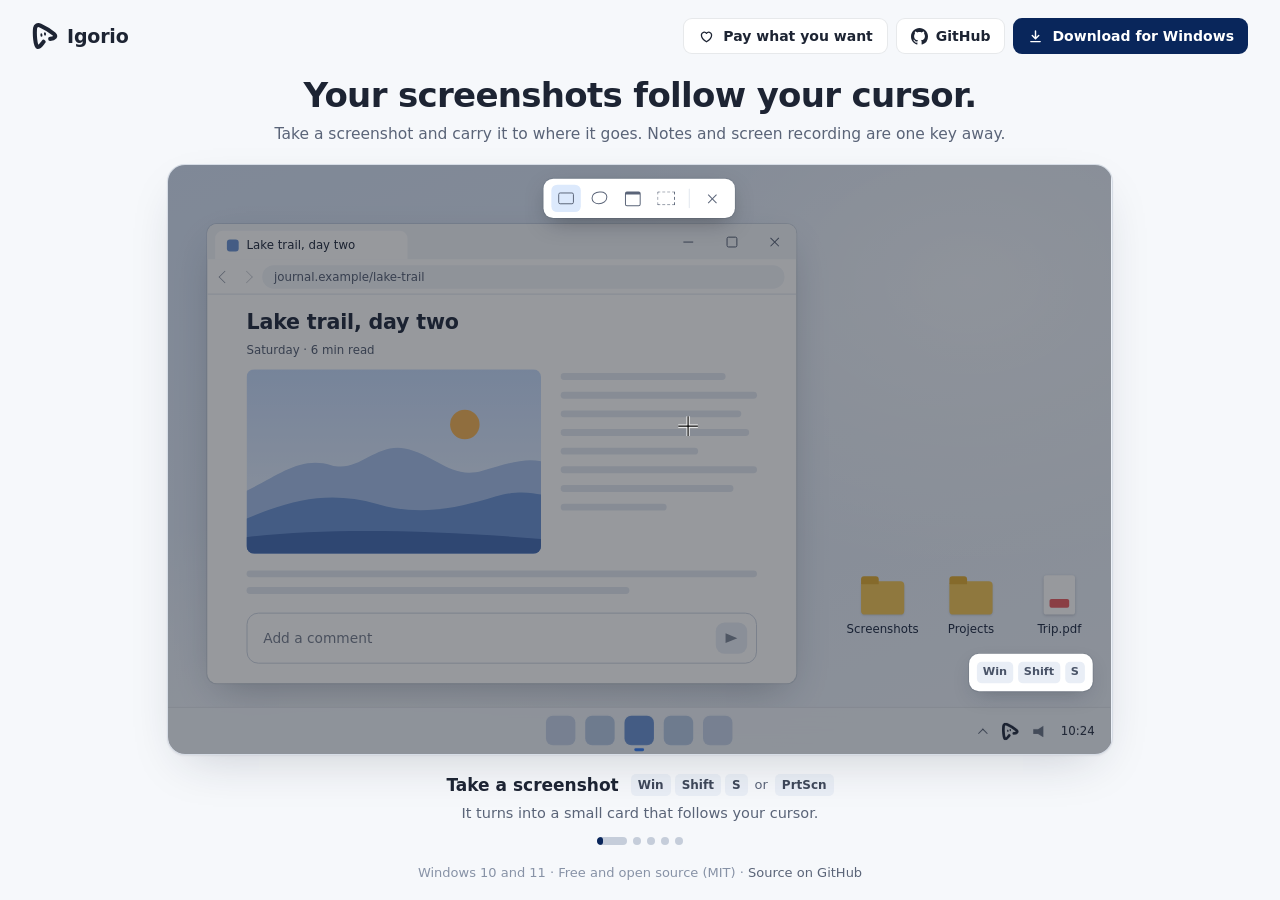
==== commit ea268a4d: "Merge branch 't3/github-star-history-popover'" ====
--- a/docs/index.html
+++ b/docs/index.html
@@ -72,6 +72,7 @@
           <span id="star-count"></span>
         </span>
       </a>
+      <div class="star-pop" id="star-pop" role="img"></div>
       <a class="btn dark" href="https://github.com/Areshkew/igorio/releases/latest/download/Igorio-Setup.exe">
         <svg viewBox="0 0 20 20" aria-hidden="true"><path d="M10 3.5v9M6.2 8.9 10 12.7l3.8-3.8M4.5 16h11" fill="none" stroke="currentColor" stroke-width="1.7" stroke-linecap="round" stroke-linejoin="round"/></svg>
         <span>Download for Windows</span>
--- a/docs/style.css
+++ b/docs/style.css
@@ -15,6 +15,7 @@
   --dark-hover: #0d3277;
   --on-dark: #ffffff;
   --frame-shadow: 0 1px 2px rgba(28, 38, 58, 0.06), 0 18px 48px -18px rgba(28, 38, 58, 0.22);
+  --pop-shadow: 0 1px 2px rgba(28, 38, 58, 0.06), 0 14px 34px -12px rgba(28, 38, 58, 0.26);
   --dot: #c5cdda;
   --dot-on: #09265b;
   --kbd: #e9eef6;
@@ -67,6 +68,7 @@
     --dark-hover: #ecf3ff;
     --on-dark: #09265b;
     --frame-shadow: 0 1px 2px rgba(0, 0, 0, 0.4), 0 18px 48px -18px rgba(0, 0, 0, 0.7);
+    --pop-shadow: 0 1px 2px rgba(0, 0, 0, 0.4), 0 14px 34px -10px rgba(0, 0, 0, 0.7);
     --dot: #3a4354;
     --dot-on: #d9e8ff;
     --kbd: #2a303d;
@@ -179,6 +181,60 @@
 }
 .stars svg { width: 13px; height: 13px; }
 
+/* Star history, under the GitHub button */
+.actions { position: relative; }
+.star-pop {
+  position: absolute;
+  left: 0;
+  top: 0;
+  z-index: 10;
+  width: 292px;
+  padding: 13px 16px 10px;
+  border-radius: 12px;
+  background: var(--quiet);
+  border: 1px solid var(--line);
+  box-shadow: var(--pop-shadow);
+  visibility: hidden;
+  opacity: 0;
+  transform: translateY(-4px);
+  transition: opacity 0.14s ease, transform 0.14s ease, visibility 0s linear 0.14s;
+}
+.star-pop.open {
+  visibility: visible;
+  opacity: 1;
+  transform: none;
+  transition: opacity 0.16s ease, transform 0.18s cubic-bezier(0.3, 0.7, 0.2, 1), visibility 0s;
+}
+.sp-total { font: 600 16px/1.25 var(--font-display); letter-spacing: -0.01em; font-variant-numeric: tabular-nums; }
+.sp-sub { margin-top: 1px; color: var(--muted); font-size: 13px; line-height: 1.4; }
+.sp-chart { display: block; margin-top: 12px; overflow: visible; }
+.sp-stop-a { stop-color: var(--accent); stop-opacity: 0.16; }
+.sp-stop-b { stop-color: var(--accent); stop-opacity: 0; }
+.sp-line { fill: none; stroke: var(--accent); stroke-width: 1.75; stroke-linecap: round; stroke-linejoin: round; }
+.sp-base { stroke: var(--line); stroke-width: 1; }
+.sp-rule { stroke: var(--faint); stroke-width: 1; opacity: 0; }
+.sp-dot { fill: var(--accent); stroke: var(--quiet); stroke-width: 2; opacity: 0; }
+.sp-axis {
+  position: relative;
+  display: flex;
+  justify-content: space-between;
+  height: 16px;
+  margin-top: 5px;
+  color: var(--faint);
+  font-size: 11.5px;
+  line-height: 16px;
+  white-space: nowrap;
+}
+.sp-read { position: absolute; top: 0; color: var(--muted); font-variant-numeric: tabular-nums; opacity: 0; }
+.sp-axis.reading > span:not(.sp-read) { opacity: 0; }
+.sp-axis.reading .sp-read, .sp-chart:hover .sp-rule, .sp-chart:hover .sp-dot { opacity: 1; }
+@media (prefers-color-scheme: dark) {
+  .sp-stop-a { stop-opacity: 0.26; }
+}
+@media (prefers-reduced-motion: reduce) {
+  .star-pop, .star-pop.open { transform: none; }
+}
+
 /* Middle */
 
 main {
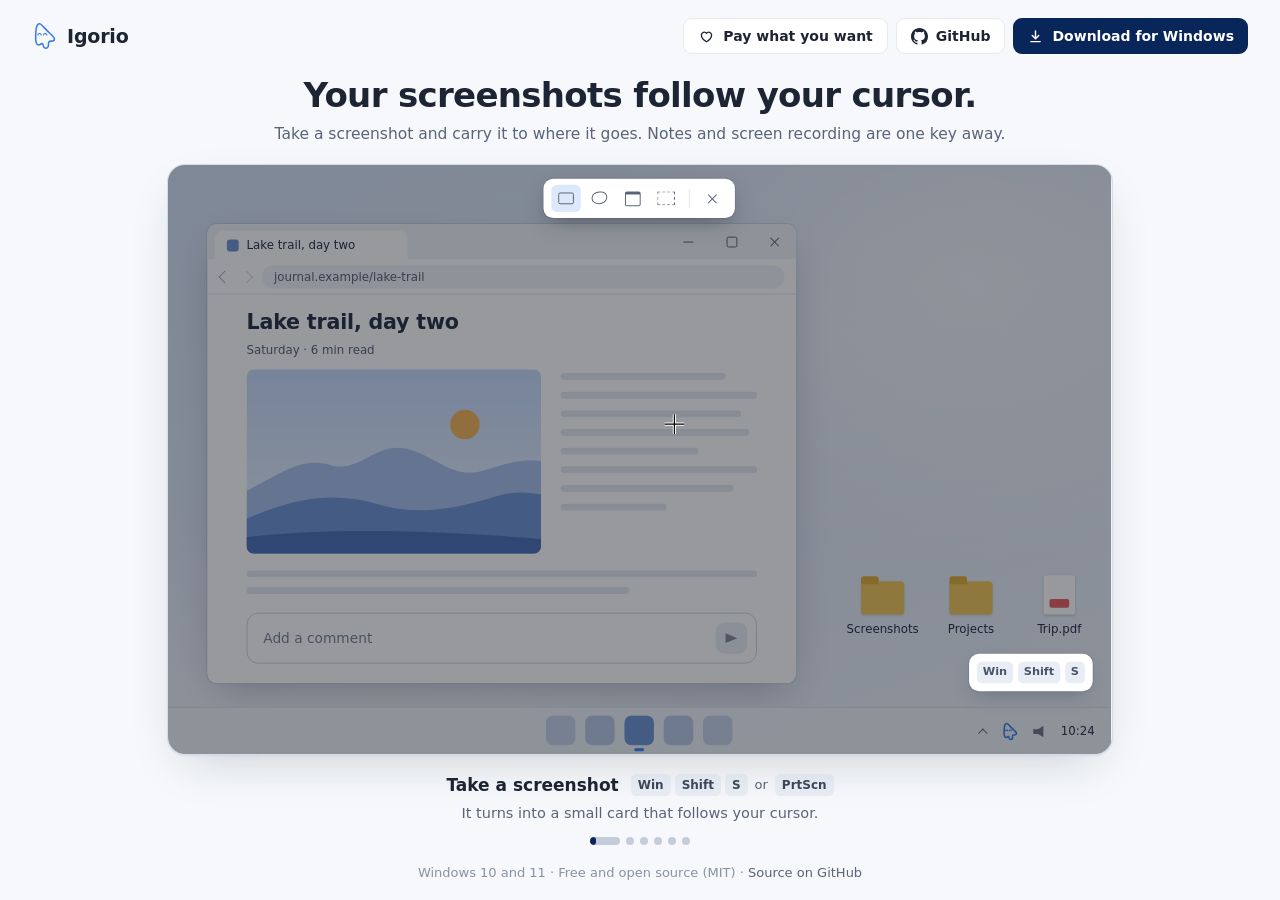
==== commit b533ddeb: "Merge branch 't3/replace-brand-add-pin-demo'" ====
--- a/docs/index.html
+++ b/docs/index.html
@@ -24,10 +24,11 @@
 </head>
 <body>
 <svg class="defs" aria-hidden="true" focusable="false">
-  <symbol id="logo" viewBox="346 400 612 612">
-    <path d="M618 842C570 902 535 968 479 963C420 955 404 640 419 520C428 455 480 432 545 460C660 512 792 598 864 659C922 710 880 768 774 773" fill="none" stroke="currentColor" stroke-width="96" stroke-linecap="round" stroke-linejoin="round"/>
-    <ellipse cx="568" cy="683" rx="24" ry="40" transform="rotate(-6.875 568 683)" fill="currentColor"/>
-    <ellipse cx="652" cy="658" rx="24" ry="40" transform="rotate(-6.875 652 658)" fill="currentColor"/>
+  <symbol id="logo" viewBox="-31.47 0.25 290.3 290.3">
+    <g fill="none" stroke="currentColor" stroke-linecap="round" stroke-linejoin="round"><path d="M52.8 9C29 9 19.5 41.3 16 61C10.8 90.5 9 128.5 9 161C9 198.5 17.8 245 44 245C56.5 245 70.2 230.5 82.8 230.5C91.5 230.5 93.8 243.5 94.8 254.8C95.7 266 109 281.8 124 281.8C139 281.8 151.5 263.5 151.5 251C151.5 239.8 152.1 212.3 158.2 208C167.5 201.5 187.9 203.5 199 201.5C213.8 198.9 220.4 185.8 217.8 171C215.1 156.2 164.8 113 136.5 84.8C108.2 56.5 70.2 9 52.8 9Z" stroke-width="17.5"/><path d="M34.2 133.5C34.2 112.5 71.2 112.5 71.2 133.5" stroke-width="13"/><path d="M97 133.5C97 112.5 134 112.5 134 133.5" stroke-width="13"/></g>
+  </symbol>
+  <symbol id="logo-small" viewBox="-35.72 -4 298.8 298.8">
+    <g fill="none" stroke="currentColor" stroke-linecap="round" stroke-linejoin="round"><path d="M52.8 9C29 9 19.5 41.3 16 61C10.8 90.5 9 128.5 9 161C9 198.5 17.8 245 44 245C56.5 245 70.2 230.5 82.8 230.5C91.5 230.5 93.8 243.5 94.8 254.8C95.7 266 109 281.8 124 281.8C139 281.8 151.5 263.5 151.5 251C151.5 239.8 152.1 212.3 158.2 208C167.5 201.5 187.9 203.5 199 201.5C213.8 198.9 220.4 185.8 217.8 171C215.1 156.2 164.8 113 136.5 84.8C108.2 56.5 70.2 9 52.8 9Z" stroke-width="26"/><path d="M34.2 133.5C34.2 112.5 71.2 112.5 71.2 133.5" stroke-width="17"/><path d="M97 133.5C97 112.5 134 112.5 134 133.5" stroke-width="17"/></g>
   </symbol>
   <symbol id="pic" viewBox="0 0 320 200" preserveAspectRatio="xMidYMid slice">
     <linearGradient id="sky" x1="0" y1="0" x2="0" y2="1">
@@ -138,7 +139,7 @@
               <div class="apps"><span></span><span></span><span class="on"></span><span></span><span></span></div>
               <div class="tray">
                 <span class="chev"></span>
-                <svg class="tray-logo" id="trayLogo" aria-hidden="true"><use href="#logo"/></svg>
+                <svg class="tray-logo" id="trayLogo" aria-hidden="true"><use href="#logo-small"/></svg>
                 <span class="vol"></span>
                 <span class="clock">10:24</span>
               </div>
@@ -159,14 +160,18 @@
               <span class="rec-tool"><span class="stop-ico"></span></span>
             </div>
 
-            <div class="menu" id="menu">
-              <div class="menu-row hot"><span class="doc-ico"></span><span>New note</span></div>
-              <div class="menu-row"><span class="rec-ico"></span><span>Record screen</span><span class="mchips"><kbd>Ctrl</kbd><kbd>Shift</kbd><kbd>6</kbd></span></div>
-            </div>
+            <div class="pin" id="pin"><svg><use href="#pic"/></svg><span class="pin-x" id="pinX"></span></div>
 
             <div class="card" id="card1"><svg><use href="#pic"/></svg></div>
             <div class="card" id="card2"><svg><use href="#lines"/></svg></div>
             <div class="card" id="card3"><svg><use href="#pic"/></svg><span class="badge"><i></i>0:04</span></div>
+            <div class="card" id="card4"><svg><use href="#pic"/></svg></div>
+
+            <div class="menu" id="menu">
+              <div class="menu-row hot"><span class="doc-ico"></span><span>New note</span></div>
+              <div class="menu-row"><span class="rec-ico"></span><span>Record screen</span><span class="mchips"><kbd>Ctrl</kbd><kbd>Shift</kbd><kbd>6</kbd></span></div>
+              <div class="menu-row" id="pinRow" style="display:none"><svg class="pin-ico" viewBox="0 0 18 18" aria-hidden="true"><path d="M6.5 2.5h5M7.5 2.5 7 7.2 4.8 9.6h8.4L11 7.2l-.5-4.7M9 9.6v5.2"/></svg><span>Pin to screen</span></div>
+            </div>
 
             <div class="ripple" id="ripple1"></div>
             <div class="ripple" id="ripple2"></div>
--- a/docs/style.css
+++ b/docs/style.css
@@ -20,6 +20,7 @@
   --dot-on: #09265b;
   --kbd: #e9eef6;
   --kbd-ink: #3e4759;
+  --mark: #3b7bea;
 
   /* The stage: a piece of a Windows screen, in the app's own palette. */
   --wall-a: #d6e2f4;
@@ -73,6 +74,7 @@
     --dot-on: #d9e8ff;
     --kbd: #2a303d;
     --kbd-ink: #c9d3e4;
+    --mark: #6fa2f7;
 
     --wall-a: #141a26;
     --wall-b: #1e2738;
@@ -145,7 +147,7 @@
   font: 600 19px/1 var(--font-display);
   letter-spacing: -0.01em;
 }
-.brand-mark { width: 26px; height: 26px; color: var(--text); }
+.brand-mark { width: 26px; height: 26px; color: var(--mark); }
 .actions { display: flex; align-items: center; gap: 8px; }
 .btn {
   display: inline-flex;
@@ -507,7 +509,7 @@
 .apps span.on { background: var(--hill-b); }
 .apps span.on::after { content: ""; position: absolute; left: 10px; right: 10px; bottom: -6px; height: 3px; border-radius: 2px; background: var(--accent); }
 .tray { position: absolute; right: 16px; top: 0; height: 48px; display: flex; align-items: center; gap: 14px; color: var(--ink); }
-.tray-logo { width: 18px; height: 18px; color: var(--ink); transform-origin: 50% 50%; }
+.tray-logo { width: 18px; height: 18px; color: var(--mark); transform-origin: 50% 50%; }
 .chev { width: 7px; height: 7px; border-left: 1.5px solid var(--ink-muted); border-top: 1.5px solid var(--ink-muted); transform: rotate(45deg) translateY(2px); }
 .wifi { width: 16px; height: 16px; border-radius: 50% 50% 0 50%; border: 0; background: conic-gradient(from 315deg at 100% 100%, var(--ink-muted) 0 90deg, transparent 0); transform: rotate(45deg) scale(0.8); opacity: 0.85; }
 .vol { width: 14px; height: 12px; background: var(--ink-muted); clip-path: polygon(0 30%, 35% 30%, 75% 0, 75% 100%, 35% 70%, 0 70%); opacity: 0.85; }
@@ -602,6 +604,7 @@
 .doc-ico::after { content: ""; position: absolute; left: 2.5px; top: 6px; width: 5px; height: 4px; border-top: 1.5px solid var(--ink-muted); border-bottom: 1.5px solid var(--ink-muted); }
 .rec-ico { position: absolute; left: 11px; top: 9px; width: 17px; height: 17px; border-radius: 50%; border: 1.5px solid var(--ink-muted); }
 .rec-ico::after { content: ""; position: absolute; inset: 2.5px; border-radius: 50%; background: var(--red); }
+.pin-ico { position: absolute; left: 10px; top: 9px; width: 18px; height: 18px; fill: none; stroke: var(--ink-muted); stroke-width: 1.5; stroke-linecap: round; stroke-linejoin: round; }
 .mchips { margin-left: auto; display: flex; gap: 4px; }
 .menu kbd, .hud kbd { height: 22px; padding: 0 6px; background: var(--chip); color: var(--chip-ink); font-size: 11.5px; }
 
@@ -670,6 +673,22 @@
 }
 .badge i { width: 0; height: 0; border-left: 6px solid #fff; border-top: 4px solid transparent; border-bottom: 4px solid transparent; }
 
+/* A pinned card: the picture alone, rounded corners and shadow; a close button while hovered */
+.pin {
+  left: 0;
+  top: 0;
+  border-radius: 8px;
+  overflow: hidden;
+  box-shadow: 0 0 0 1px rgba(var(--shadow), 0.14), 0 2px 6px rgba(var(--shadow), 0.14), 0 16px 36px -10px rgba(var(--shadow), 0.4);
+  transform-origin: 0 0;
+  opacity: 0;
+}
+.pin svg { display: block; width: 100%; height: 100%; }
+.pin-x { position: absolute; top: 8px; right: 8px; width: 20px; height: 20px; border-radius: 50%; background: rgba(255, 255, 255, 0.86); box-shadow: 0 1px 2px rgba(28, 38, 58, 0.2); opacity: 0; }
+.pin-x.hot { background: #fff; }
+.pin-x::before, .pin-x::after { content: ""; position: absolute; left: 50%; top: 50%; width: 10px; height: 1.6px; margin: -0.8px 0 0 -5px; border-radius: 1px; background: #1d2433; transform: rotate(45deg); }
+.pin-x::after { transform: rotate(-45deg); }
+
 .ripple { left: 0; top: 0; width: 34px; height: 34px; margin: -17px 0 0 -17px; border-radius: 50%; border: 2px solid var(--accent); opacity: 0; }
 
 /* Keys being pressed, bottom right of the screen */
@@ -744,7 +763,7 @@
   border: 1px solid var(--line);
   box-shadow: var(--frame-shadow);
 }
-.thanks-mark { width: 52px; height: 52px; color: var(--text); }
+.thanks-mark { width: 52px; height: 52px; color: var(--mark); }
 .thanks h1 { margin: 20px 0 6px; font: 600 28px/1.2 var(--font-display); letter-spacing: -0.02em; }
 .thanks p { margin: 0 0 26px; color: var(--muted); }
 .thanks .btn.dark { height: 42px; padding: 0 20px; }
